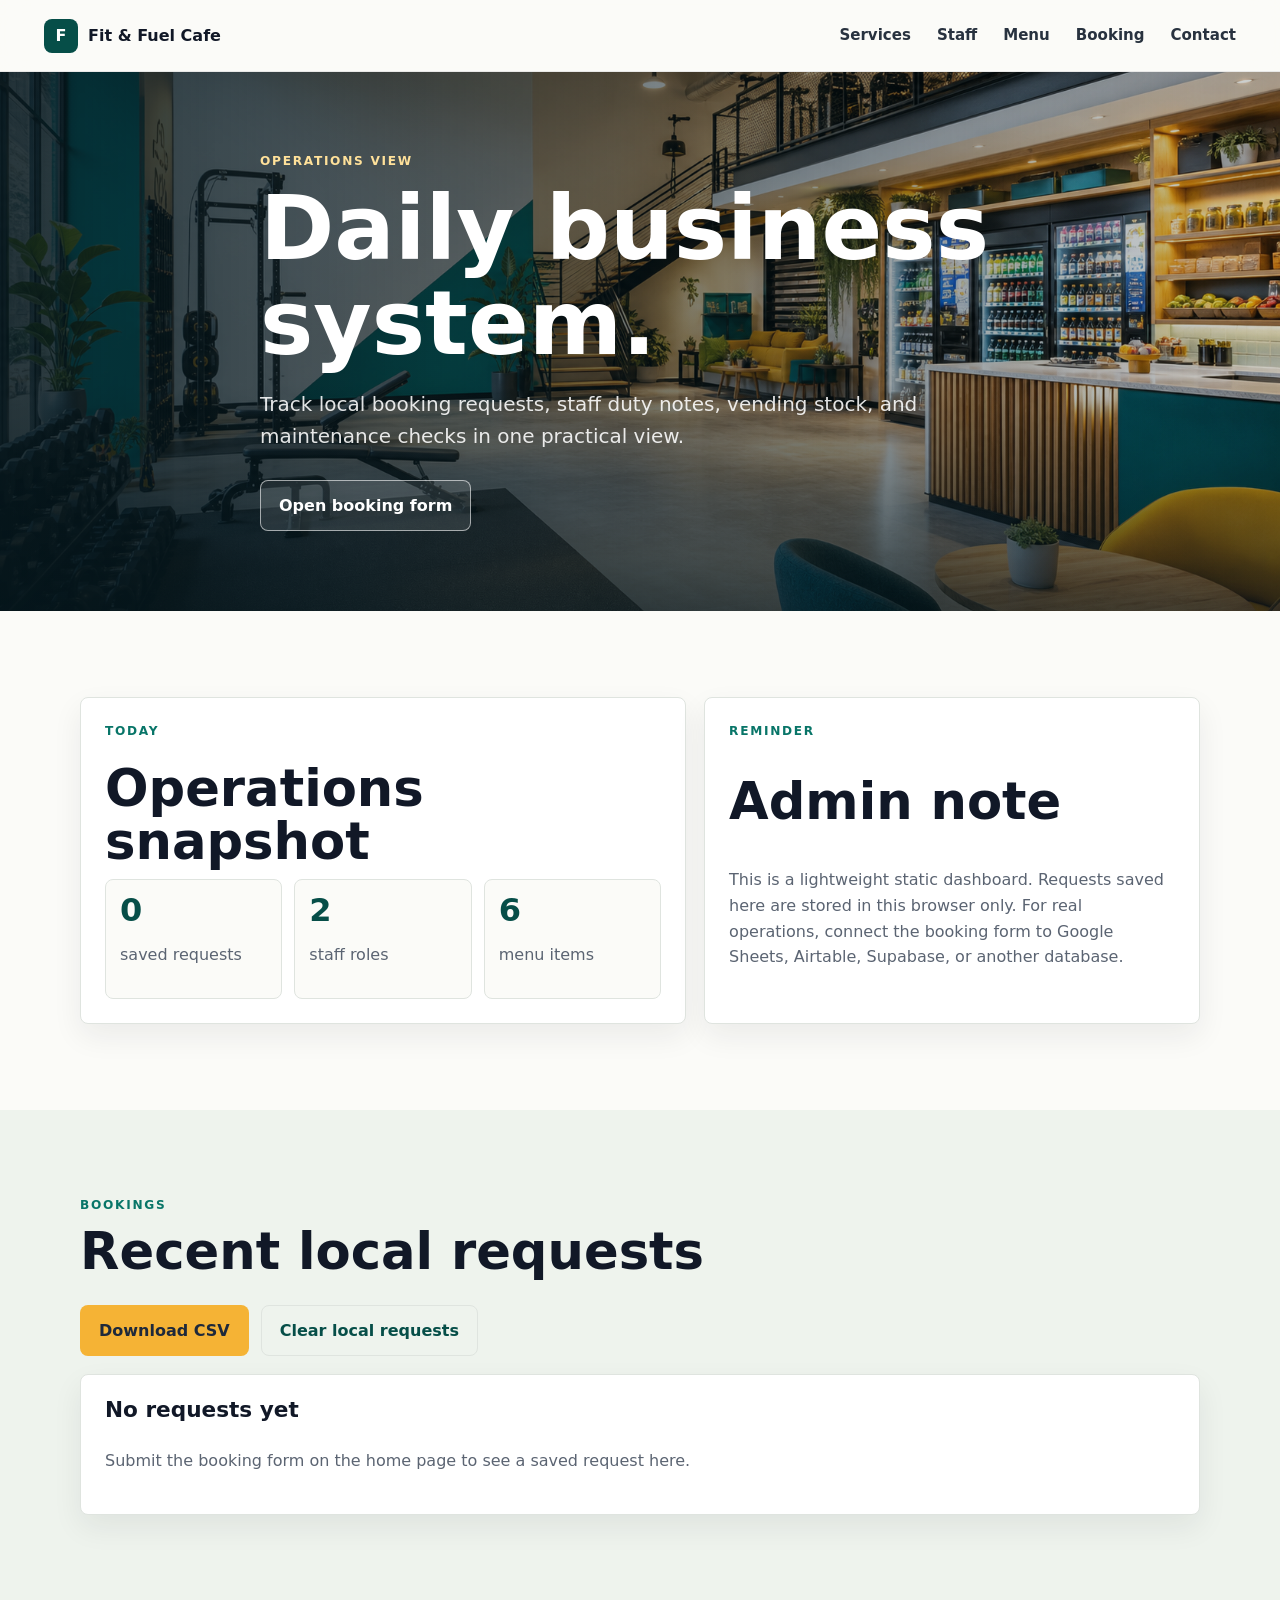
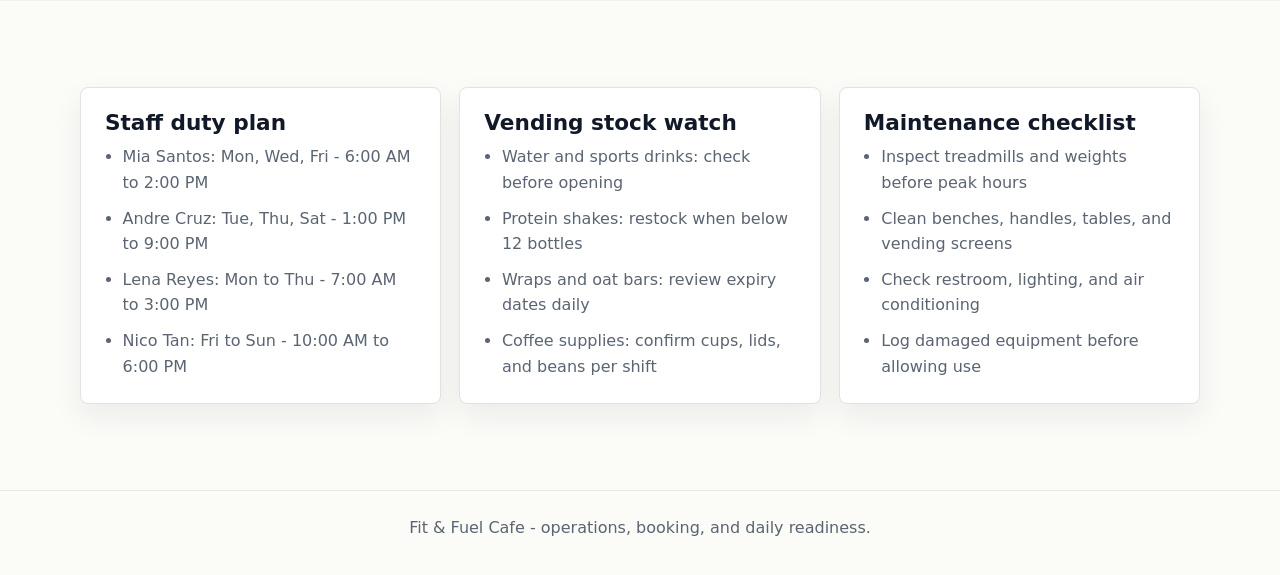
==== admin.html @ bd246617 "Expand booking and operations system" ====
<!DOCTYPE html>
<html lang="en">
  <head>
    <meta charset="UTF-8" />
    <meta name="viewport" content="width=device-width, initial-scale=1.0" />
    <title>Fit &amp; Fuel Cafe Admin System</title>
    <meta name="description" content="A lightweight static admin dashboard for Fit &amp; Fuel Cafe operations." />
    <link rel="stylesheet" href="styles.css" />
  </head>
  <body>
    <header class="site-header">
      <a class="brand" href="index.html" aria-label="Fit and Fuel Cafe home">
        <span class="brand-mark">F</span>
        <span>Fit &amp; Fuel Cafe</span>
      </a>
      <nav class="top-nav" aria-label="Primary navigation">
        <a href="index.html#services">Services</a>
        <a href="index.html#staff">Staff</a>
        <a href="index.html#menu">Menu</a>
        <a href="index.html#inquiry">Booking</a>
        <a href="contact.html">Contact</a>
      </nav>
    </header>

    <main>
      <section class="hero hero-contact">
        <div class="hero-overlay"></div>
        <div class="container hero-copy narrow">
          <p class="eyebrow">Operations view</p>
          <h1>Daily business system.</h1>
          <p class="intro">Track local booking requests, staff duty notes, vending stock, and maintenance checks in one practical view.</p>
          <div class="hero-actions">
            <a href="index.html#inquiry" class="btn btn-secondary">Open booking form</a>
          </div>
        </div>
      </section>

      <section class="section">
        <div class="container dashboard-grid">
          <article class="dashboard-card">
            <p class="eyebrow dark">Today</p>
            <h2>Operations snapshot</h2>
            <div class="ops-metrics">
              <div>
                <span id="requestCount">0</span>
                <p>saved requests</p>
              </div>
              <div>
                <span>2</span>
                <p>staff roles</p>
              </div>
              <div>
                <span>6</span>
                <p>menu items</p>
              </div>
            </div>
          </article>

          <article class="dashboard-card">
            <p class="eyebrow dark">Reminder</p>
            <h2>Admin note</h2>
            <p>
              This is a lightweight static dashboard. Requests saved here are stored in this browser only. For real operations, connect the booking form to Google Sheets, Airtable, Supabase, or another database.
            </p>
          </article>
        </div>
      </section>

      <section class="section section-muted">
        <div class="container">
          <div class="section-heading">
            <p class="eyebrow dark">Bookings</p>
            <h2>Recent local requests</h2>
          </div>
          <div class="request-toolbar">
            <button class="btn btn-primary" id="exportRequests" type="button">Download CSV</button>
            <button class="btn btn-quiet" id="clearRequests" type="button">Clear local requests</button>
          </div>
          <div class="request-list" id="requestList">
            <article class="request-card">
              <h3>No requests yet</h3>
              <p>Submit the booking form on the home page to see a saved request here.</p>
            </article>
          </div>
        </div>
      </section>

      <section class="section">
        <div class="container ops-grid">
          <article class="ops-card">
            <h3>Staff duty plan</h3>
            <ul>
              <li>Mia Santos: Mon, Wed, Fri - 6:00 AM to 2:00 PM</li>
              <li>Andre Cruz: Tue, Thu, Sat - 1:00 PM to 9:00 PM</li>
              <li>Lena Reyes: Mon to Thu - 7:00 AM to 3:00 PM</li>
              <li>Nico Tan: Fri to Sun - 10:00 AM to 6:00 PM</li>
            </ul>
          </article>

          <article class="ops-card">
            <h3>Vending stock watch</h3>
            <ul>
              <li>Water and sports drinks: check before opening</li>
              <li>Protein shakes: restock when below 12 bottles</li>
              <li>Wraps and oat bars: review expiry dates daily</li>
              <li>Coffee supplies: confirm cups, lids, and beans per shift</li>
            </ul>
          </article>

          <article class="ops-card">
            <h3>Maintenance checklist</h3>
            <ul>
              <li>Inspect treadmills and weights before peak hours</li>
              <li>Clean benches, handles, tables, and vending screens</li>
              <li>Check restroom, lighting, and air conditioning</li>
              <li>Log damaged equipment before allowing use</li>
            </ul>
          </article>
        </div>
      </section>
    </main>

    <footer class="footer">
      <p>Fit &amp; Fuel Cafe - operations, booking, and daily readiness.</p>
    </footer>

    <script>
      const requestList = document.getElementById('requestList');
      const requestCount = document.getElementById('requestCount');
      const exportRequests = document.getElementById('exportRequests');
      const clearRequests = document.getElementById('clearRequests');

      function getRequests() {
        return JSON.parse(localStorage.getItem('fitFuelRequests') || '[]');
      }

      function renderRequests() {
        const requests = getRequests();
        requestCount.textContent = requests.length;

        if (!requests.length) {
          requestList.innerHTML = '<article class="request-card"><h3>No requests yet</h3><p>Submit the booking form on the home page to see a saved request here.</p></article>';
          return;
        }

        requestList.innerHTML = requests.map(function (request) {
          return `
            <article class="request-card">
              <h3>${escapeHtml(request.name)}</h3>
              <p><strong>Created:</strong> ${escapeHtml(request.createdAt)}</p>
              <p><strong>Email:</strong> ${escapeHtml(request.email)}</p>
              <p><strong>Pass:</strong> ${escapeHtml(request.pass)}</p>
              <p><strong>Visit:</strong> ${escapeHtml(request.visitDay)}, ${escapeHtml(request.visitTime)}</p>
              <p><strong>Coach:</strong> ${escapeHtml(request.coach)}</p>
              <p><strong>Barista:</strong> ${escapeHtml(request.barista)}</p>
              <p><strong>Program:</strong> ${escapeHtml(request.program)}</p>
              <p><strong>Drink:</strong> ${escapeHtml(request.drink)}</p>
              <p><strong>Goal:</strong> ${escapeHtml(request.goal)}</p>
            </article>
          `;
        }).join('');
      }

      function escapeHtml(value) {
        return String(value || '').replace(/[&<>"']/g, function (char) {
          return {
            '&': '&amp;',
            '<': '&lt;',
            '>': '&gt;',
            '"': '&quot;',
            "'": '&#39;'
          }[char];
        });
      }

      function downloadCsv() {
        const requests = getRequests();
        const headers = ['createdAt', 'name', 'email', 'pass', 'program', 'coach', 'barista', 'visitDay', 'visitTime', 'drink', 'goal'];
        const lines = [
          headers.join(','),
          ...requests.map(function (request) {
            return headers.map(function (key) {
              return `"${String(request[key] || '').replaceAll('"', '""')}"`;
            }).join(',');
          })
        ];
        const blob = new Blob([lines.join('\n')], { type: 'text/csv' });
        const url = URL.createObjectURL(blob);
        const link = document.createElement('a');
        link.href = url;
        link.download = 'fit-fuel-requests.csv';
        link.click();
        URL.revokeObjectURL(url);
      }

      exportRequests.addEventListener('click', downloadCsv);
      clearRequests.addEventListener('click', function () {
        localStorage.removeItem('fitFuelRequests');
        renderRequests();
      });

      renderRequests();
    </script>
  </body>
</html>
---- styles.css ----
:root {
  color-scheme: light;
  --ink: #111827;
  --muted: #5b6472;
  --paper: #fbfbf8;
  --surface: #ffffff;
  --line: #dfe4df;
  --teal: #087568;
  --teal-dark: #064e48;
  --citrus: #f5b335;
  --coral: #e25d3f;
  --leaf: #9bbf52;
  --shadow: 0 18px 46px rgba(24, 31, 38, 0.12);
}

* {
  box-sizing: border-box;
}

html {
  scroll-behavior: smooth;
}

body {
  margin: 0;
  font-family: Inter, ui-sans-serif, system-ui, -apple-system, BlinkMacSystemFont, "Segoe UI", sans-serif;
  line-height: 1.6;
  color: var(--ink);
  background: var(--paper);
}

img {
  max-width: 100%;
}

a {
  color: inherit;
}

.container {
  width: min(1120px, calc(100% - 32px));
  margin: 0 auto;
}

.site-header {
  position: sticky;
  top: 0;
  z-index: 20;
  display: flex;
  align-items: center;
  justify-content: space-between;
  gap: 20px;
  min-height: 72px;
  padding: 12px clamp(16px, 4vw, 44px);
  background: rgba(251, 251, 248, 0.88);
  border-bottom: 1px solid rgba(17, 24, 39, 0.08);
  backdrop-filter: blur(16px);
}

.brand,
.top-nav {
  display: flex;
  align-items: center;
}

.brand {
  gap: 10px;
  font-weight: 850;
  text-decoration: none;
}

.brand-mark {
  display: grid;
  place-items: center;
  width: 34px;
  height: 34px;
  border-radius: 8px;
  background: var(--teal-dark);
  color: white;
  font-weight: 900;
}

.top-nav {
  gap: clamp(12px, 3vw, 26px);
  flex-wrap: wrap;
  color: #28323f;
  font-size: 0.94rem;
  font-weight: 750;
}

.top-nav a {
  text-decoration: none;
}

.top-nav a:hover {
  color: var(--teal);
}

.hero {
  position: relative;
  display: grid;
  align-items: center;
  min-height: calc(88vh - 72px);
  overflow: hidden;
  color: white;
  background-image: url("assets/fit-fuel-hero.png");
  background-size: cover;
  background-position: center;
}

.hero-contact {
  min-height: 52vh;
}

.hero-overlay {
  position: absolute;
  inset: 0;
  background:
    linear-gradient(90deg, rgba(5, 22, 28, 0.86) 0%, rgba(5, 22, 28, 0.58) 45%, rgba(5, 22, 28, 0.18) 100%),
    linear-gradient(0deg, rgba(5, 22, 28, 0.62) 0%, rgba(5, 22, 28, 0) 42%);
}

.hero-grid {
  position: relative;
  z-index: 1;
  display: grid;
  grid-template-columns: minmax(0, 1fr) 300px;
  align-items: end;
  gap: 36px;
  padding: 70px 0 58px;
}

.hero-copy {
  position: relative;
  z-index: 1;
  max-width: 760px;
}

.hero-copy.narrow {
  padding: 80px 0;
}

.eyebrow,
.kicker,
.service-tag {
  margin: 0 0 10px;
  text-transform: uppercase;
  letter-spacing: 0.14em;
  font-size: 0.76rem;
  font-weight: 850;
}

.eyebrow {
  color: #ffe19a;
}

.eyebrow.dark {
  color: var(--teal);
}

h1,
h2,
h3,
p {
  overflow-wrap: anywhere;
}

h1,
h2,
h3 {
  margin: 0;
  line-height: 1.05;
}

h1 {
  max-width: 780px;
  font-size: clamp(3.1rem, 7vw, 6.8rem);
  letter-spacing: 0;
}

h2 {
  font-size: clamp(2rem, 4vw, 3.4rem);
  letter-spacing: 0;
}

h3 {
  font-size: 1.35rem;
}

.intro {
  max-width: 660px;
  margin: 18px 0 0;
  color: rgba(255, 255, 255, 0.88);
  font-size: clamp(1.05rem, 2vw, 1.25rem);
}

.hero-actions {
  display: flex;
  gap: 12px;
  flex-wrap: wrap;
  margin-top: 28px;
}

.btn {
  display: inline-flex;
  align-items: center;
  justify-content: center;
  min-height: 46px;
  padding: 12px 18px;
  border: 1px solid transparent;
  border-radius: 8px;
  font: inherit;
  font-weight: 850;
  text-decoration: none;
  cursor: pointer;
  transition: transform 0.2s ease, box-shadow 0.2s ease, background 0.2s ease;
}

.btn:hover {
  transform: translateY(-2px);
  box-shadow: 0 10px 24px rgba(17, 24, 39, 0.16);
}

.btn-primary {
  background: var(--citrus);
  color: #1e293b;
}

.btn-secondary {
  background: rgba(255, 255, 255, 0.1);
  border-color: rgba(255, 255, 255, 0.58);
  color: white;
}

.btn-light {
  background: white;
  color: var(--teal-dark);
}

.btn-quiet {
  background: transparent;
  border-color: var(--line);
  color: var(--teal-dark);
}

.hero-panel {
  display: grid;
  gap: 12px;
  padding: 16px;
  border: 1px solid rgba(255, 255, 255, 0.24);
  border-radius: 8px;
  background: rgba(8, 117, 104, 0.72);
  box-shadow: var(--shadow);
  backdrop-filter: blur(18px);
}

.hero-panel div {
  display: flex;
  align-items: baseline;
  justify-content: space-between;
  gap: 14px;
  padding-bottom: 12px;
  border-bottom: 1px solid rgba(255, 255, 255, 0.2);
}

.hero-panel div:last-child {
  padding-bottom: 0;
  border-bottom: 0;
}

.metric {
  font-size: 1.6rem;
  font-weight: 900;
}

.metric-label {
  color: rgba(255, 255, 255, 0.82);
  font-size: 0.9rem;
  text-align: right;
}

.section {
  padding: clamp(48px, 7vw, 86px) 0;
}

.section-muted {
  background: #eef3ed;
}

.section-split {
  padding-bottom: 42px;
}

.split-grid,
.visit-grid,
.form-shell,
.callout-content {
  display: grid;
  grid-template-columns: minmax(0, 0.9fr) minmax(0, 1.1fr);
  gap: clamp(24px, 5vw, 64px);
  align-items: start;
}

.split-grid p,
.visit-copy p,
.form-shell p,
.callout-content p {
  margin: 0;
  color: var(--muted);
  font-size: 1.05rem;
}

.section-heading {
  max-width: 720px;
  margin-bottom: 26px;
}

.feature-grid,
.service-grid,
.staff-grid,
.menu-grid,
.program-grid,
.faq-grid,
.dashboard-grid,
.ops-grid,
.info-grid {
  display: grid;
  gap: 18px;
}

.feature-grid {
  grid-template-columns: repeat(2, minmax(0, 1fr));
}

.service-grid,
.info-grid {
  grid-template-columns: repeat(3, minmax(0, 1fr));
}

.staff-grid {
  grid-template-columns: repeat(4, minmax(0, 1fr));
}

.menu-grid,
.program-grid,
.faq-grid,
.ops-grid {
  grid-template-columns: repeat(3, minmax(0, 1fr));
}

.dashboard-grid {
  grid-template-columns: minmax(0, 1.1fr) minmax(0, 0.9fr);
}

.feature-card,
.service-card,
.staff-card,
.menu-card,
.program-card,
.faq-item,
.dashboard-card,
.ops-card,
.request-card,
.info-card {
  position: relative;
  overflow: hidden;
  min-height: 100%;
  padding: 24px;
  border: 1px solid var(--line);
  border-radius: 8px;
  background: var(--surface);
  box-shadow: 0 12px 30px rgba(24, 31, 38, 0.07);
}

.feature-card {
  min-height: 350px;
  padding-top: 120px;
}

.feature-card::before {
  content: "";
  position: absolute;
  inset: 0 0 auto;
  height: 92px;
  background:
    linear-gradient(90deg, rgba(255, 255, 255, 0.38), rgba(255, 255, 255, 0)),
    repeating-linear-gradient(90deg, rgba(255, 255, 255, 0.34) 0 10px, rgba(255, 255, 255, 0) 10px 20px);
}

.cafe-card {
  background: linear-gradient(145deg, #fff9e8, #ffffff 55%);
  border-top: 5px solid var(--citrus);
}

.gym-card {
  background: linear-gradient(145deg, #e9f7f4, #ffffff 55%);
  border-top: 5px solid var(--teal);
}

.cafe-card::before {
  background-color: var(--citrus);
}

.gym-card::before {
  background-color: var(--teal);
}

.kicker,
.service-tag {
  color: var(--coral);
}

.feature-card p,
.service-card p,
.staff-card p,
.menu-card p,
.program-card p,
.faq-item p,
.dashboard-card p,
.ops-card p,
.request-card p,
.info-card p {
  color: var(--muted);
}

.feature-card ul {
  display: grid;
  gap: 10px;
  margin: 22px 0 0;
  padding: 0;
  list-style: none;
}

.feature-card li {
  display: flex;
  gap: 10px;
  align-items: flex-start;
}

.feature-card li::before {
  content: "";
  flex: 0 0 auto;
  width: 8px;
  height: 8px;
  margin-top: 8px;
  border-radius: 50%;
  background: var(--leaf);
}

.service-card {
  display: grid;
  gap: 12px;
}

.featured-service {
  border-color: rgba(8, 117, 104, 0.32);
  background: #f7fffc;
  box-shadow: 0 20px 46px rgba(8, 117, 104, 0.14);
}

.service-card strong {
  color: var(--teal-dark);
}

.price {
  margin: 0;
  color: var(--teal-dark);
  font-size: 1.55rem;
  font-weight: 900;
}

.membership-note {
  display: grid;
  gap: 10px;
  margin-top: 18px;
  padding: 24px;
  border: 1px solid rgba(8, 117, 104, 0.22);
  border-left: 5px solid var(--teal);
  border-radius: 8px;
  background: white;
  box-shadow: 0 12px 30px rgba(24, 31, 38, 0.06);
}

.membership-note p,
.section-lede {
  margin: 0;
  color: var(--muted);
}

.staff-card {
  display: grid;
  gap: 12px;
}

.coach-card {
  border-top: 5px solid var(--teal);
}

.barista-card {
  border-top: 5px solid var(--citrus);
}

.staff-card dl {
  display: grid;
  gap: 10px;
  margin: 6px 0 0;
}

.staff-card dl div {
  display: grid;
  gap: 2px;
  padding-top: 10px;
  border-top: 1px solid var(--line);
}

.staff-card dt {
  color: var(--muted);
  font-size: 0.78rem;
  font-weight: 850;
  text-transform: uppercase;
  letter-spacing: 0.12em;
}

.staff-card dd {
  margin: 0;
  color: var(--teal-dark);
  font-weight: 850;
}

.menu-card,
.program-card,
.faq-item,
.dashboard-card,
.ops-card,
.request-card {
  display: grid;
  gap: 10px;
}

.menu-card {
  border-top: 5px solid var(--citrus);
}

.menu-card span {
  color: var(--coral);
  font-size: 0.78rem;
  font-weight: 850;
  letter-spacing: 0.12em;
  text-transform: uppercase;
}

.menu-card p {
  margin: 0;
  color: var(--teal-dark);
  font-weight: 900;
}

.program-card {
  border-top: 5px solid var(--leaf);
}

.program-card strong {
  color: var(--teal-dark);
}

.faq-grid {
  grid-template-columns: repeat(2, minmax(0, 1fr));
}

.booking-summary {
  padding: 14px 16px;
  border: 1px solid rgba(8, 117, 104, 0.24);
  border-radius: 8px;
  background: #f2fbf7;
  color: var(--teal-dark);
  font-weight: 800;
}

.ops-metrics {
  display: grid;
  gap: 12px;
  grid-template-columns: repeat(3, minmax(0, 1fr));
}

.ops-metrics div {
  padding: 14px;
  border: 1px solid var(--line);
  border-radius: 8px;
  background: #fbfbf8;
}

.ops-metrics span {
  display: block;
  color: var(--teal-dark);
  font-size: 2rem;
  font-weight: 900;
  line-height: 1;
}

.request-toolbar {
  display: flex;
  gap: 12px;
  flex-wrap: wrap;
  margin-bottom: 18px;
}

.request-list {
  display: grid;
  gap: 14px;
}

.ops-card ul {
  display: grid;
  gap: 10px;
  margin: 0;
  padding-left: 1.1rem;
  color: var(--muted);
}

.visit-copy {
  max-width: 480px;
}

.visit-copy h2,
.form-shell h2 {
  margin-bottom: 18px;
}

.info-grid {
  align-items: stretch;
}

.contact-info-grid {
  margin-top: -30px;
}

.callout-band {
  color: white;
  background: var(--teal-dark);
}

.callout-content {
  grid-template-columns: minmax(0, 1fr) minmax(0, 0.9fr) auto;
  align-items: center;
}

.callout-content p {
  color: rgba(255, 255, 255, 0.84);
}

.form-shell {
  align-items: start;
}

.inquiry-form {
  display: grid;
  gap: 16px;
  padding: 24px;
  border: 1px solid var(--line);
  border-radius: 8px;
  background: white;
  box-shadow: var(--shadow);
}

.field-row {
  display: grid;
  gap: 16px;
  grid-template-columns: repeat(2, minmax(0, 1fr));
}

label {
  display: grid;
  gap: 7px;
  font-weight: 800;
}

input,
select,
textarea {
  width: 100%;
  min-height: 46px;
  padding: 12px 13px;
  border: 1px solid #c8d1ca;
  border-radius: 8px;
  background: #fbfbf8;
  color: var(--ink);
  font: inherit;
}

textarea {
  resize: vertical;
}

input:focus,
select:focus,
textarea:focus {
  outline: 3px solid rgba(245, 179, 53, 0.28);
  border-color: var(--teal);
}

.form-message {
  min-height: 1.3rem;
  margin: 0;
  color: var(--teal);
  font-weight: 800;
}

.footer {
  padding: 24px 16px 34px;
  border-top: 1px solid rgba(17, 24, 39, 0.08);
  color: var(--muted);
  text-align: center;
}

.footer p {
  margin: 0;
}

@media (max-width: 860px) {
  .site-header {
    position: static;
    align-items: flex-start;
    flex-direction: column;
  }

  .hero {
    min-height: auto;
  }

  .hero-grid,
  .split-grid,
  .visit-grid,
  .form-shell,
  .callout-content {
    grid-template-columns: 1fr;
  }

  .hero-grid {
    padding: 72px 0 38px;
  }

  .hero-panel {
    max-width: 420px;
  }

  .feature-grid,
  .service-grid,
  .staff-grid,
  .menu-grid,
  .program-grid,
  .faq-grid,
  .dashboard-grid,
  .ops-grid,
  .info-grid,
  .field-row {
    grid-template-columns: 1fr;
  }

  .callout-content {
    align-items: start;
  }
}

@media (max-width: 560px) {
  .container {
    width: min(100% - 24px, 1120px);
  }

  .top-nav {
    gap: 10px 16px;
  }

  h1 {
    font-size: 3rem;
  }

  h2 {
    font-size: 2rem;
  }

  .hero-overlay {
    background: rgba(5, 22, 28, 0.76);
  }

  .hero-actions,
  .btn {
    width: 100%;
  }

  .hero-panel div {
    align-items: flex-start;
    flex-direction: column;
    gap: 2px;
  }

  .metric-label {
    text-align: left;
  }

  .feature-card,
  .service-card,
  .staff-card,
  .menu-card,
  .program-card,
  .faq-item,
  .dashboard-card,
  .ops-card,
  .request-card,
  .membership-note,
  .info-card,
  .inquiry-form {
    padding: 18px;
  }

  .ops-metrics {
    grid-template-columns: 1fr;
  }
}
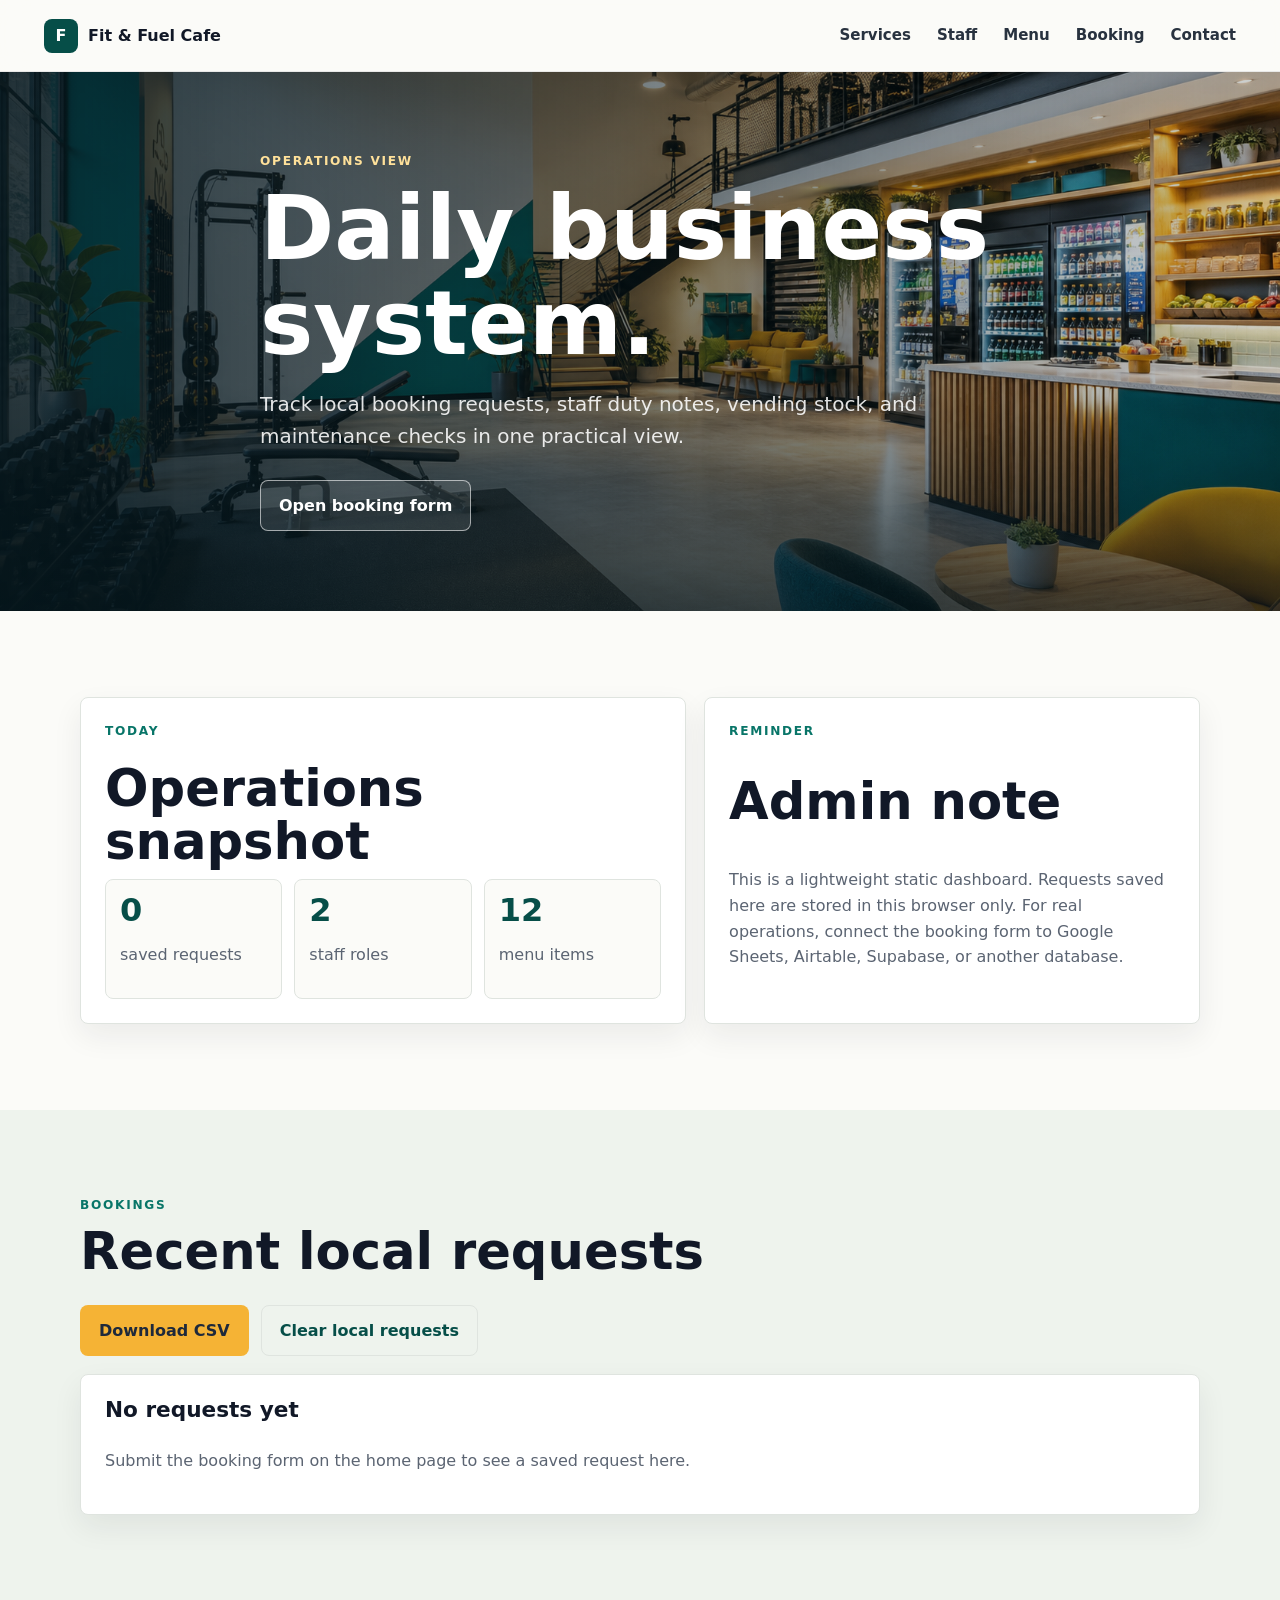
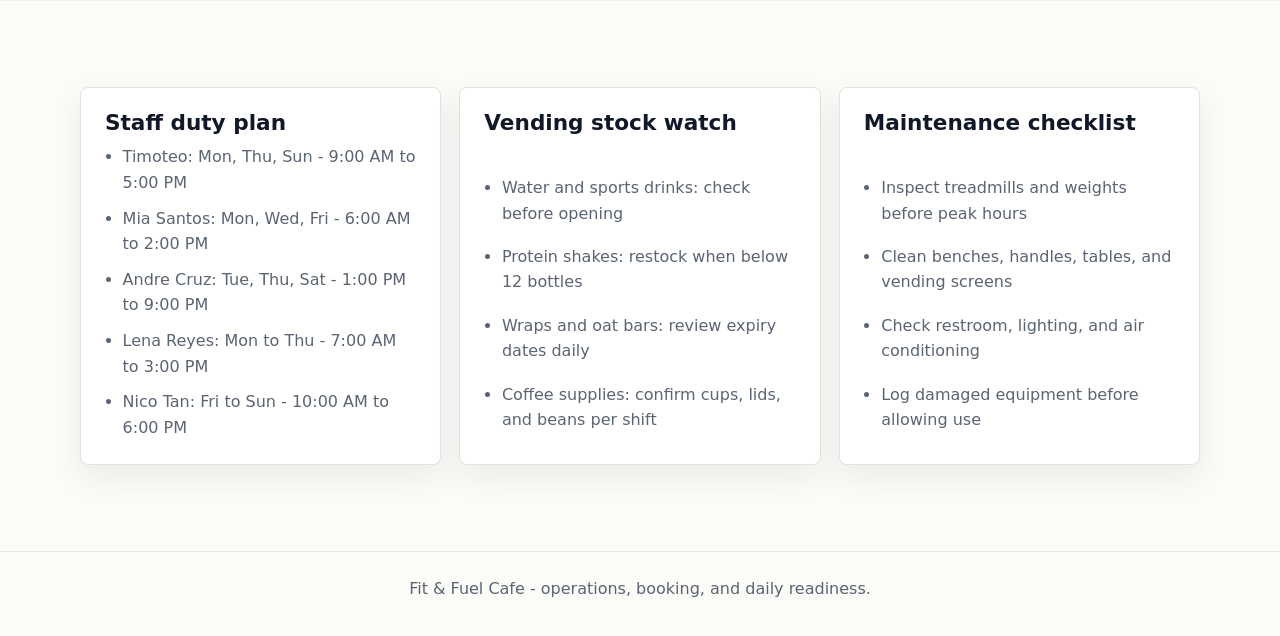
==== commit 0d355155: "Add Timoteo coach and expand offerings" ====
--- a/admin.html
+++ b/admin.html
@@ -50,7 +50,7 @@
                 <p>staff roles</p>
               </div>
               <div>
-                <span>6</span>
+                <span>12</span>
                 <p>menu items</p>
               </div>
             </div>
@@ -90,6 +90,7 @@
           <article class="ops-card">
             <h3>Staff duty plan</h3>
             <ul>
+              <li>Timoteo: Mon, Thu, Sun - 9:00 AM to 5:00 PM</li>
               <li>Mia Santos: Mon, Wed, Fri - 6:00 AM to 2:00 PM</li>
               <li>Andre Cruz: Tue, Thu, Sat - 1:00 PM to 9:00 PM</li>
               <li>Lena Reyes: Mon to Thu - 7:00 AM to 3:00 PM</li>
--- a/styles.css
+++ b/styles.css
@@ -338,14 +338,14 @@
 }
 
 .staff-grid {
-  grid-template-columns: repeat(4, minmax(0, 1fr));
+  grid-template-columns: repeat(auto-fit, minmax(210px, 1fr));
 }
 
 .menu-grid,
 .program-grid,
 .faq-grid,
 .ops-grid {
-  grid-template-columns: repeat(3, minmax(0, 1fr));
+  grid-template-columns: repeat(auto-fit, minmax(230px, 1fr));
 }
 
 .dashboard-grid {
@@ -539,6 +539,35 @@
 
 .menu-card {
   border-top: 5px solid var(--citrus);
+  background:
+    linear-gradient(145deg, rgba(255, 249, 232, 0.92), rgba(255, 255, 255, 0.96) 58%),
+    var(--surface);
+  transition: transform 0.2s ease, box-shadow 0.2s ease;
+}
+
+.menu-card:hover,
+.program-card:hover,
+.staff-card:hover {
+  transform: translateY(-3px);
+  box-shadow: 0 18px 42px rgba(24, 31, 38, 0.12);
+}
+
+.featured-menu {
+  border-color: #db4f7a;
+  background:
+    linear-gradient(145deg, rgba(255, 232, 241, 0.98), rgba(239, 250, 245, 0.95)),
+    var(--surface);
+}
+
+.featured-menu::after {
+  content: "Customer favorite";
+  justify-self: start;
+  padding: 5px 9px;
+  border-radius: 999px;
+  background: rgba(219, 79, 122, 0.12);
+  color: #a82755;
+  font-size: 0.78rem;
+  font-weight: 850;
 }
 
 .menu-card span {
@@ -557,10 +586,20 @@
 
 .program-card {
   border-top: 5px solid var(--leaf);
+  background:
+    linear-gradient(145deg, rgba(240, 248, 228, 0.9), rgba(255, 255, 255, 0.96) 58%),
+    var(--surface);
 }
 
 .program-card strong {
   color: var(--teal-dark);
+}
+
+.featured-program {
+  border-color: var(--teal);
+  background:
+    linear-gradient(145deg, rgba(233, 247, 244, 0.95), rgba(255, 255, 255, 0.98) 60%),
+    var(--surface);
 }
 
 .faq-grid {
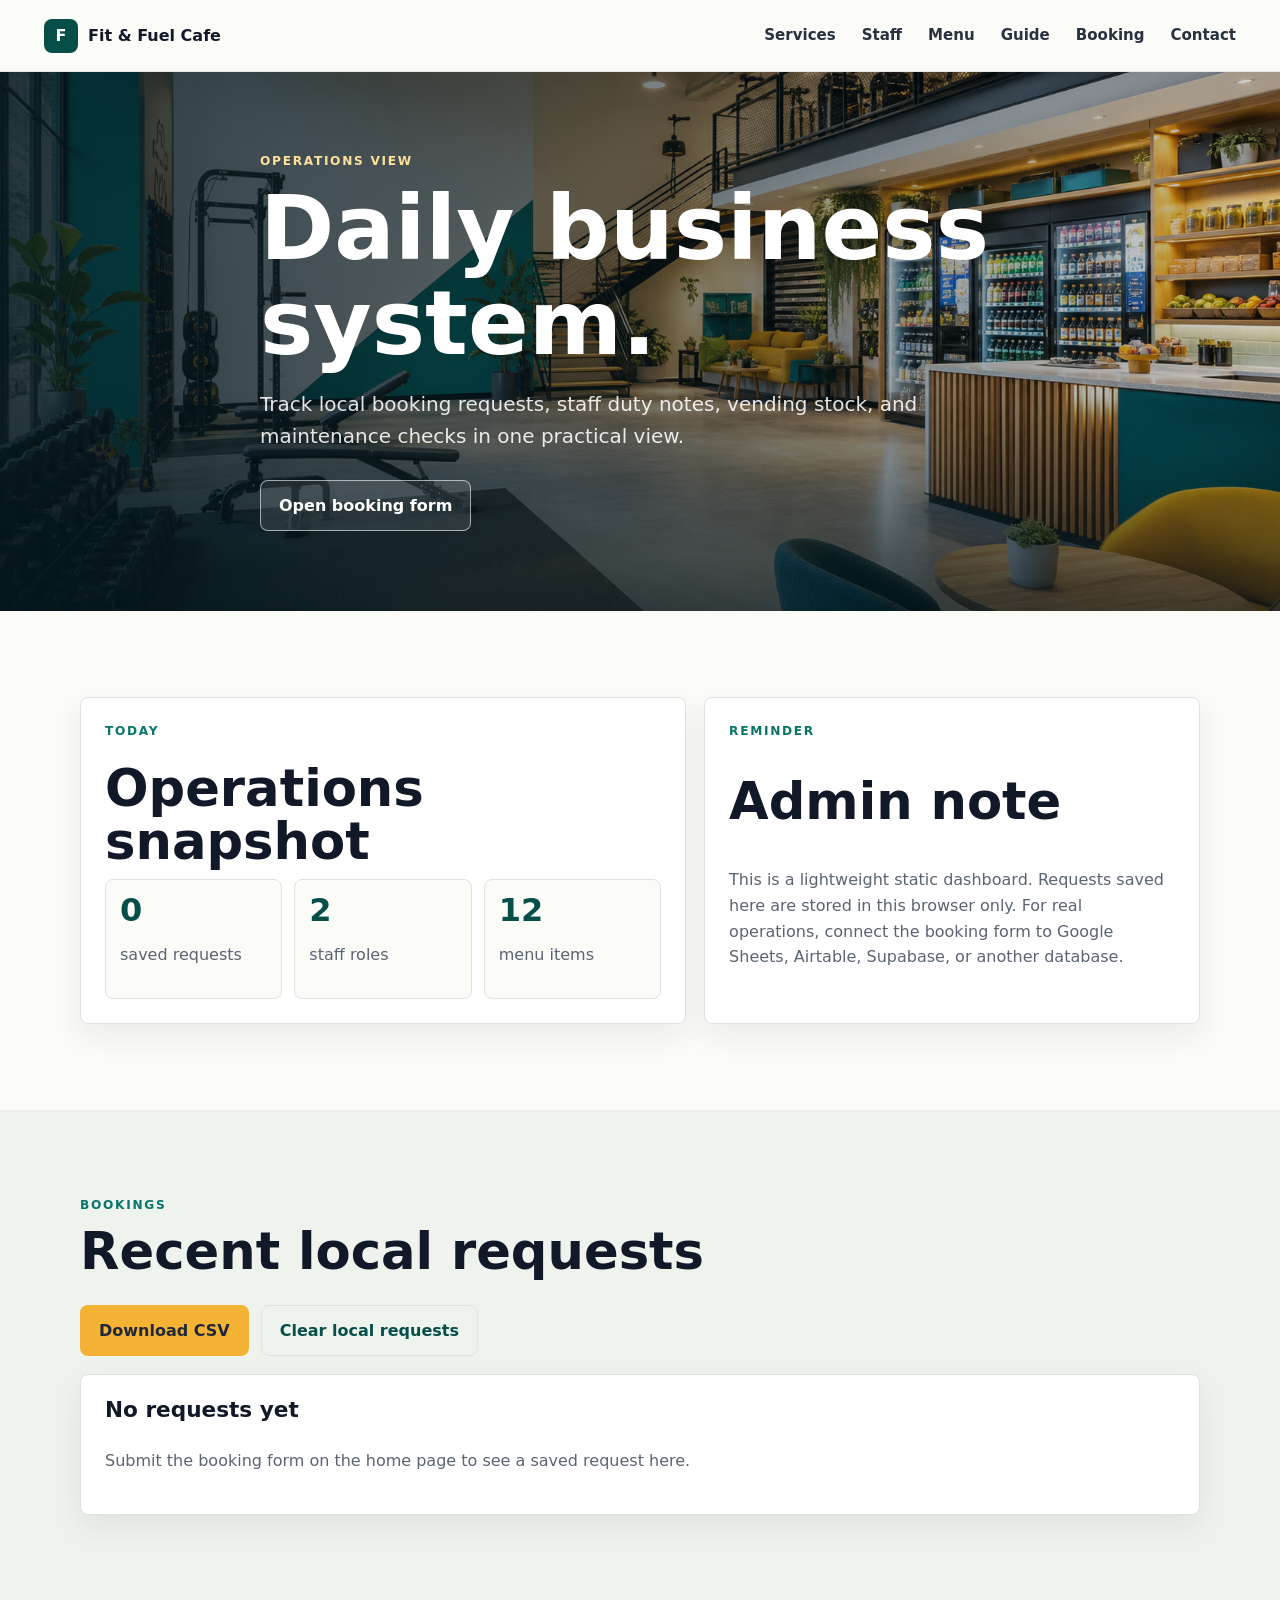
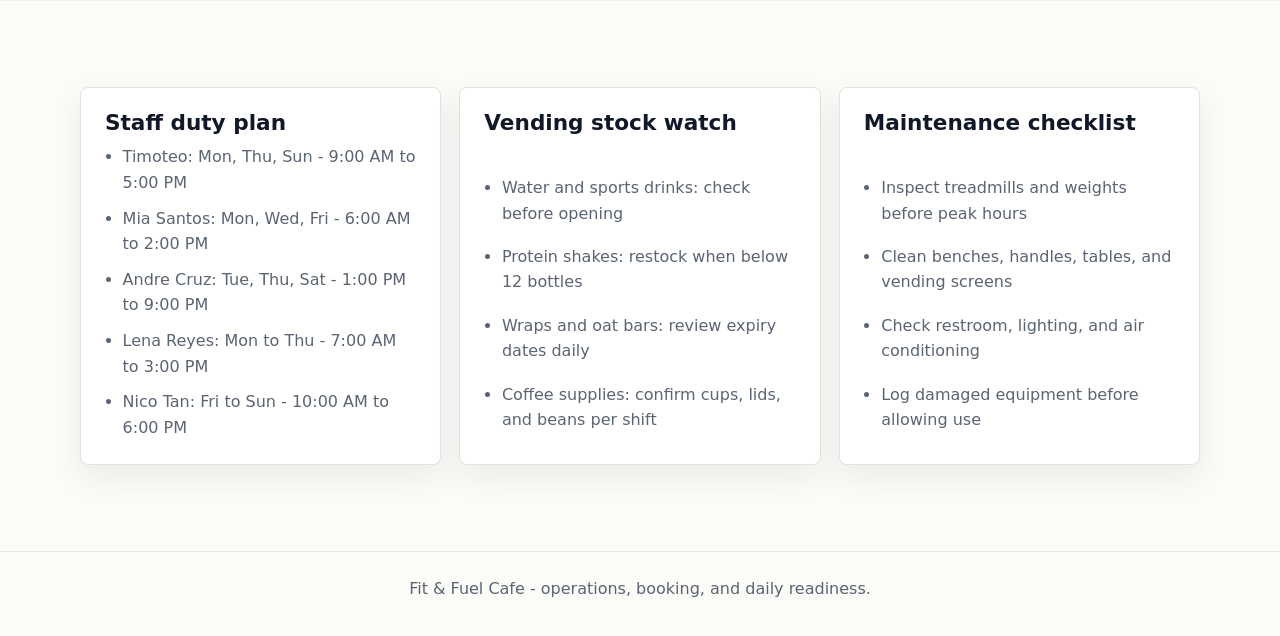
==== commit ad334b5c: "Improve customer service guidance" ====
--- a/admin.html
+++ b/admin.html
@@ -17,6 +17,7 @@
         <a href="index.html#services">Services</a>
         <a href="index.html#staff">Staff</a>
         <a href="index.html#menu">Menu</a>
+        <a href="index.html#guide">Guide</a>
         <a href="index.html#inquiry">Booking</a>
         <a href="contact.html">Contact</a>
       </nav>
@@ -150,6 +151,8 @@
               <h3>${escapeHtml(request.name)}</h3>
               <p><strong>Created:</strong> ${escapeHtml(request.createdAt)}</p>
               <p><strong>Email:</strong> ${escapeHtml(request.email)}</p>
+              <p><strong>Phone:</strong> ${escapeHtml(request.phone || 'No phone provided')}</p>
+              <p><strong>Preferred reply:</strong> ${escapeHtml(request.replyPreference || 'Email')}</p>
               <p><strong>Pass:</strong> ${escapeHtml(request.pass)}</p>
               <p><strong>Visit:</strong> ${escapeHtml(request.visitDay)}, ${escapeHtml(request.visitTime)}</p>
               <p><strong>Coach:</strong> ${escapeHtml(request.coach)}</p>
@@ -176,7 +179,7 @@
 
       function downloadCsv() {
         const requests = getRequests();
-        const headers = ['createdAt', 'name', 'email', 'pass', 'program', 'coach', 'barista', 'visitDay', 'visitTime', 'drink', 'goal'];
+        const headers = ['createdAt', 'name', 'email', 'phone', 'replyPreference', 'pass', 'program', 'coach', 'barista', 'visitDay', 'visitTime', 'drink', 'goal'];
         const lines = [
           headers.join(','),
           ...requests.map(function (request) {
--- a/styles.css
+++ b/styles.css
@@ -320,6 +320,8 @@
 .staff-grid,
 .menu-grid,
 .program-grid,
+.journey-grid,
+.guide-grid,
 .faq-grid,
 .dashboard-grid,
 .ops-grid,
@@ -343,6 +345,8 @@
 
 .menu-grid,
 .program-grid,
+.journey-grid,
+.guide-grid,
 .faq-grid,
 .ops-grid {
   grid-template-columns: repeat(auto-fit, minmax(230px, 1fr));
@@ -357,6 +361,8 @@
 .staff-card,
 .menu-card,
 .program-card,
+.journey-card,
+.guide-card,
 .faq-item,
 .dashboard-card,
 .ops-card,
@@ -415,6 +421,8 @@
 .staff-card p,
 .menu-card p,
 .program-card p,
+.journey-card p,
+.guide-card p,
 .faq-item p,
 .dashboard-card p,
 .ops-card p,
@@ -487,6 +495,13 @@
   color: var(--muted);
 }
 
+.fine-print,
+.form-note {
+  margin: 0;
+  color: var(--muted);
+  font-size: 0.92rem;
+}
+
 .staff-card {
   display: grid;
   gap: 12px;
@@ -529,6 +544,8 @@
 
 .menu-card,
 .program-card,
+.journey-card,
+.guide-card,
 .faq-item,
 .dashboard-card,
 .ops-card,
@@ -600,6 +617,71 @@
   background:
     linear-gradient(145deg, rgba(233, 247, 244, 0.95), rgba(255, 255, 255, 0.98) 60%),
     var(--surface);
+}
+
+.journey-card {
+  border-top: 5px solid var(--teal);
+}
+
+.journey-card span {
+  display: grid;
+  place-items: center;
+  width: 38px;
+  height: 38px;
+  border-radius: 50%;
+  background: var(--teal-dark);
+  color: white;
+  font-weight: 900;
+}
+
+.guide-grid {
+  margin-top: 18px;
+}
+
+.guide-card {
+  border-left: 5px solid var(--citrus);
+}
+
+.guide-card ul {
+  display: grid;
+  gap: 8px;
+  margin: 0;
+  padding-left: 1.1rem;
+  color: var(--muted);
+}
+
+.availability-table-wrap {
+  overflow-x: auto;
+  border: 1px solid var(--line);
+  border-radius: 8px;
+  background: white;
+  box-shadow: 0 12px 30px rgba(24, 31, 38, 0.07);
+}
+
+.availability-table {
+  width: 100%;
+  min-width: 680px;
+  border-collapse: collapse;
+}
+
+.availability-table th,
+.availability-table td {
+  padding: 15px 16px;
+  border-bottom: 1px solid var(--line);
+  text-align: left;
+}
+
+.availability-table th {
+  background: #eef3ed;
+  color: var(--teal-dark);
+  font-size: 0.82rem;
+  font-weight: 900;
+  letter-spacing: 0.08em;
+  text-transform: uppercase;
+}
+
+.availability-table tr:last-child td {
+  border-bottom: 0;
 }
 
 .faq-grid {
@@ -787,6 +869,8 @@
   .staff-grid,
   .menu-grid,
   .program-grid,
+  .journey-grid,
+  .guide-grid,
   .faq-grid,
   .dashboard-grid,
   .ops-grid,
@@ -841,6 +925,8 @@
   .staff-card,
   .menu-card,
   .program-card,
+  .journey-card,
+  .guide-card,
   .faq-item,
   .dashboard-card,
   .ops-card,
